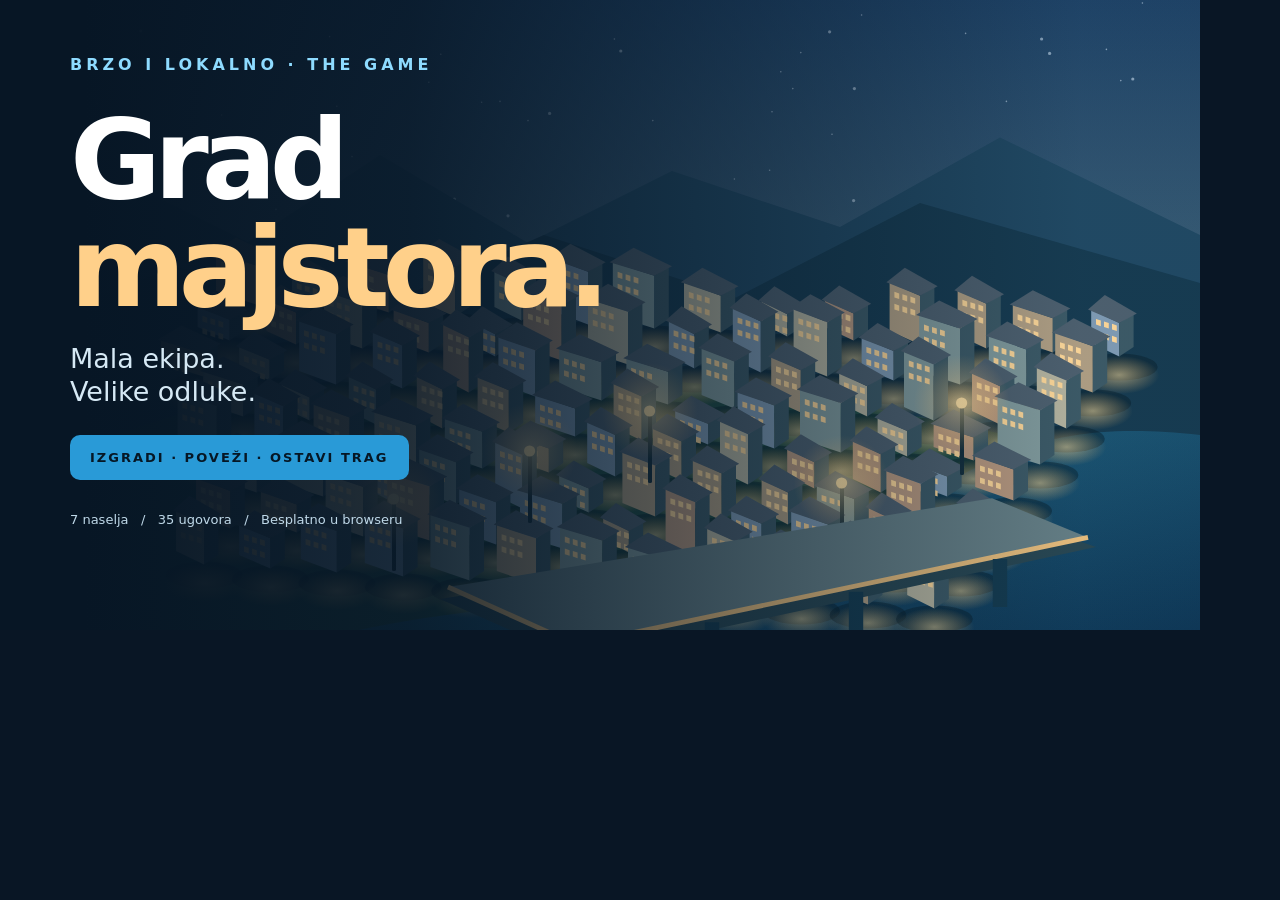
==== igra/share-card.html @ c4f722af "Add original Grad majstora strategy game with complete campaign and browser verification" ====
<!doctype html><html lang="bs"><head><meta charset="utf-8"><meta name="viewport" content="width=device-width,initial-scale=1"><meta name="robots" content="noindex"><title>Grad majstora — originalna grafika za dijeljenje</title><link rel="stylesheet" href="card.css"></head><body><main><span class="label">BRZO I LOKALNO · THE GAME</span><h1>Grad<br><em>majstora.</em></h1><p>Mala ekipa.<br>Velike odluke.</p><div class="badge">IZGRADI · POVEŽI · OSTAVI TRAG</div><footer>7 naselja &nbsp; / &nbsp; 35 ugovora &nbsp; / &nbsp; Besplatno u browseru</footer></main></body></html>
---- igra/card.css ----
*{box-sizing:border-box}html,body{margin:0;width:1200px;height:630px;overflow:hidden;font-family:system-ui,-apple-system,sans-serif;background:#091625;color:#fff}body{background:linear-gradient(90deg,#071625 7%,#071625d9 34%,#07162508 90%),url('skyline.svg') center right/cover no-repeat}main{padding:55px 70px}.label{font-size:16px;font-weight:800;letter-spacing:4px;color:#8edbff}h1{font-size:111px;line-height:.97;letter-spacing:-7px;margin:32px 0 22px}h1 em{font-style:normal;color:#ffd08a}p{font-size:27px;line-height:1.2;color:#d6e9f5;margin:0 0 27px}.badge{font-size:13px;font-weight:800;letter-spacing:2px;display:inline-block;padding:15px 20px;border-radius:10px;background:#299ad7;color:#061725}footer{font-size:13px;margin-top:32px;color:#bfd8e8}
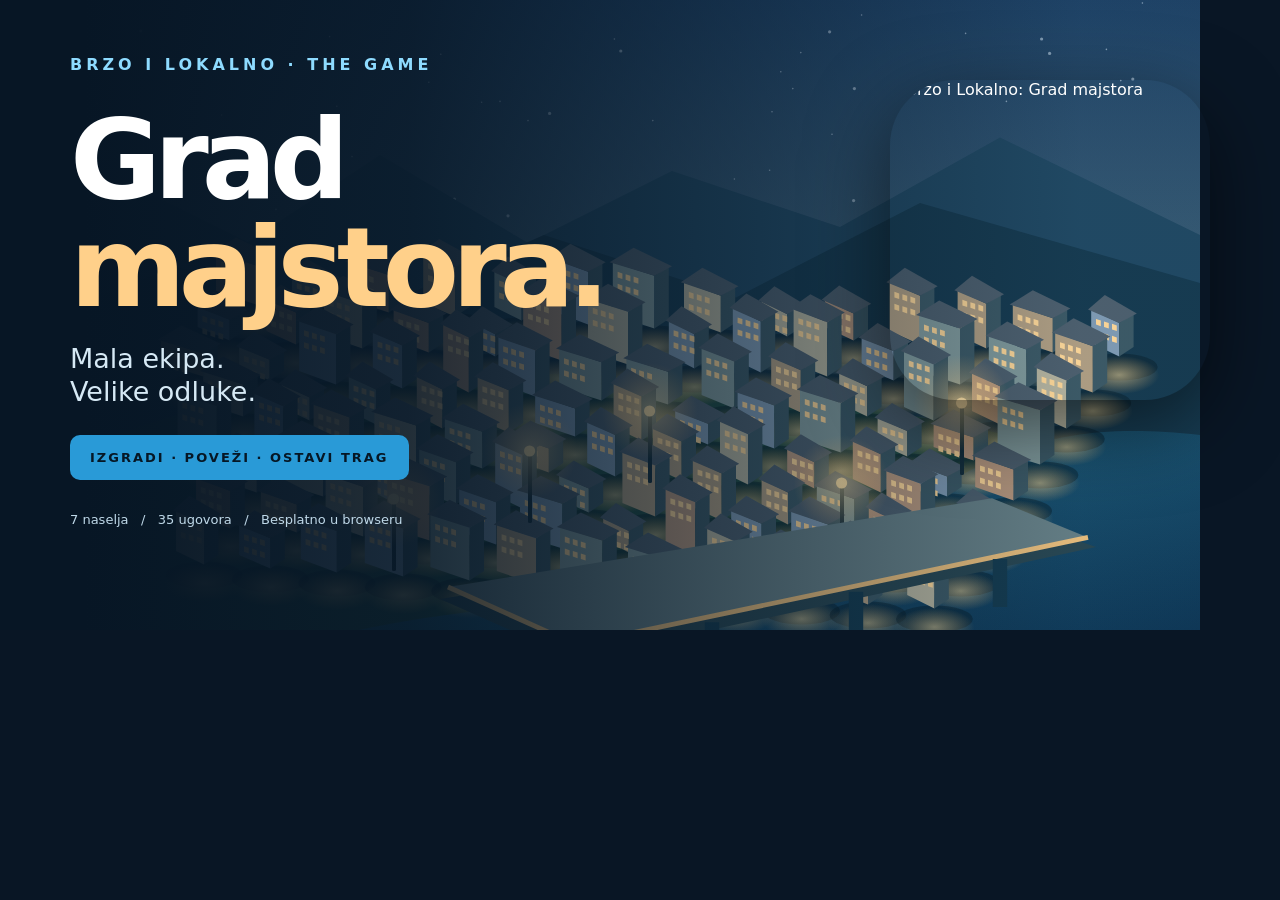
==== commit ea6b334c: "Build a living Grad majstora: named craftspeople, genuine job lifecycle, original game art and safe " ====
--- a/igra/share-card.html
+++ b/igra/share-card.html
@@ -1 +1 @@
-<!doctype html><html lang="bs"><head><meta charset="utf-8"><meta name="viewport" content="width=device-width,initial-scale=1"><meta name="robots" content="noindex"><title>Grad majstora — originalna grafika za dijeljenje</title><link rel="stylesheet" href="card.css"></head><body><main><span class="label">BRZO I LOKALNO · THE GAME</span><h1>Grad<br><em>majstora.</em></h1><p>Mala ekipa.<br>Velike odluke.</p><div class="badge">IZGRADI · POVEŽI · OSTAVI TRAG</div><footer>7 naselja &nbsp; / &nbsp; 35 ugovora &nbsp; / &nbsp; Besplatno u browseru</footer></main></body></html>
+<!doctype html><html lang="bs"><head><meta charset="utf-8"><meta name="viewport" content="width=device-width,initial-scale=1"><meta name="robots" content="noindex"><title>Grad majstora — originalna grafika za dijeljenje</title><link rel="stylesheet" href="card.css"></head><body><main><img class="share-emblem" src="art/game-icon.webp" width="230" height="230" alt="Brzo i Lokalno: Grad majstora"><span class="label">BRZO I LOKALNO · THE GAME</span><h1>Grad<br><em>majstora.</em></h1><p>Mala ekipa.<br>Velike odluke.</p><div class="badge">IZGRADI · POVEŽI · OSTAVI TRAG</div><footer>7 naselja &nbsp; / &nbsp; 35 ugovora &nbsp; / &nbsp; Besplatno u browseru</footer></main></body></html>
--- a/igra/card.css
+++ b/igra/card.css
@@ -1 +1,3 @@
 *{box-sizing:border-box}html,body{margin:0;width:1200px;height:630px;overflow:hidden;font-family:system-ui,-apple-system,sans-serif;background:#091625;color:#fff}body{background:linear-gradient(90deg,#071625 7%,#071625d9 34%,#07162508 90%),url('skyline.svg') center right/cover no-repeat}main{padding:55px 70px}.label{font-size:16px;font-weight:800;letter-spacing:4px;color:#8edbff}h1{font-size:111px;line-height:.97;letter-spacing:-7px;margin:32px 0 22px}h1 em{font-style:normal;color:#ffd08a}p{font-size:27px;line-height:1.2;color:#d6e9f5;margin:0 0 27px}.badge{font-size:13px;font-weight:800;letter-spacing:2px;display:inline-block;padding:15px 20px;border-radius:10px;background:#299ad7;color:#061725}footer{font-size:13px;margin-top:32px;color:#bfd8e8}
+
+.share-emblem{position:absolute;right:70px;top:80px;width:320px;height:320px;border-radius:65px;box-shadow:0 25px 80px #0008}
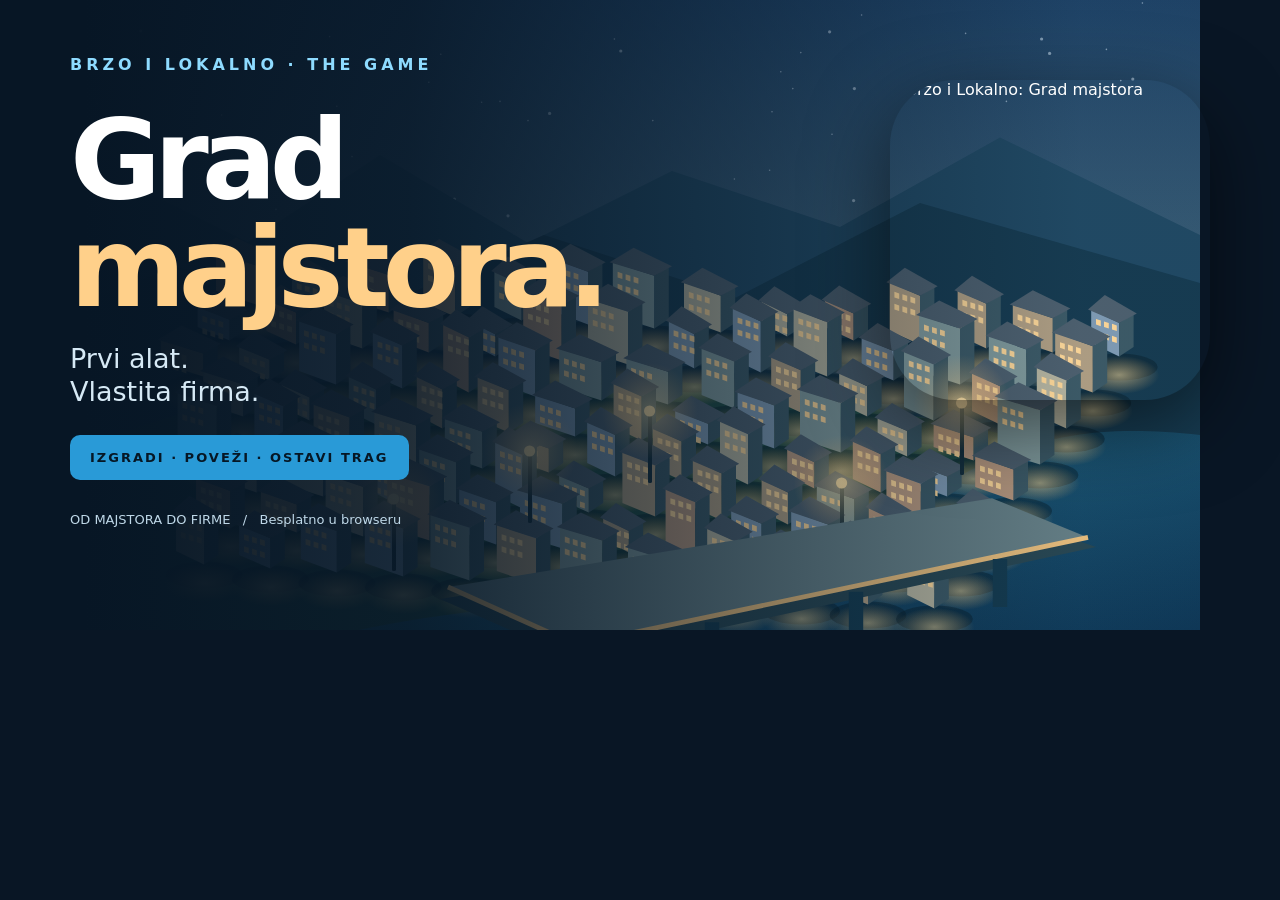
==== commit c6b6a4af: "Build a craftsperson-to-company career with purposeful calls, owned tools and real mini-games" ====
--- a/igra/share-card.html
+++ b/igra/share-card.html
@@ -1 +1 @@
-<!doctype html><html lang="bs"><head><meta charset="utf-8"><meta name="viewport" content="width=device-width,initial-scale=1"><meta name="robots" content="noindex"><title>Grad majstora — originalna grafika za dijeljenje</title><link rel="stylesheet" href="card.css"></head><body><main><img class="share-emblem" src="art/game-icon.webp" width="230" height="230" alt="Brzo i Lokalno: Grad majstora"><span class="label">BRZO I LOKALNO · THE GAME</span><h1>Grad<br><em>majstora.</em></h1><p>Mala ekipa.<br>Velike odluke.</p><div class="badge">IZGRADI · POVEŽI · OSTAVI TRAG</div><footer>7 naselja &nbsp; / &nbsp; 35 ugovora &nbsp; / &nbsp; Besplatno u browseru</footer></main></body></html>
+<!doctype html><html lang="bs"><head><meta charset="utf-8"><meta name="viewport" content="width=device-width,initial-scale=1"><meta name="robots" content="noindex"><title>Grad majstora — originalna grafika za dijeljenje</title><link rel="stylesheet" href="card.css"></head><body><main><img class="share-emblem" src="art/game-icon.webp" width="230" height="230" alt="Brzo i Lokalno: Grad majstora"><span class="label">BRZO I LOKALNO · THE GAME</span><h1>Grad<br><em>majstora.</em></h1><p>Prvi alat.<br>Vlastita firma.</p><div class="badge">IZGRADI · POVEŽI · OSTAVI TRAG</div><footer>OD MAJSTORA DO FIRME &nbsp; / &nbsp; Besplatno u browseru</footer></main></body></html>
